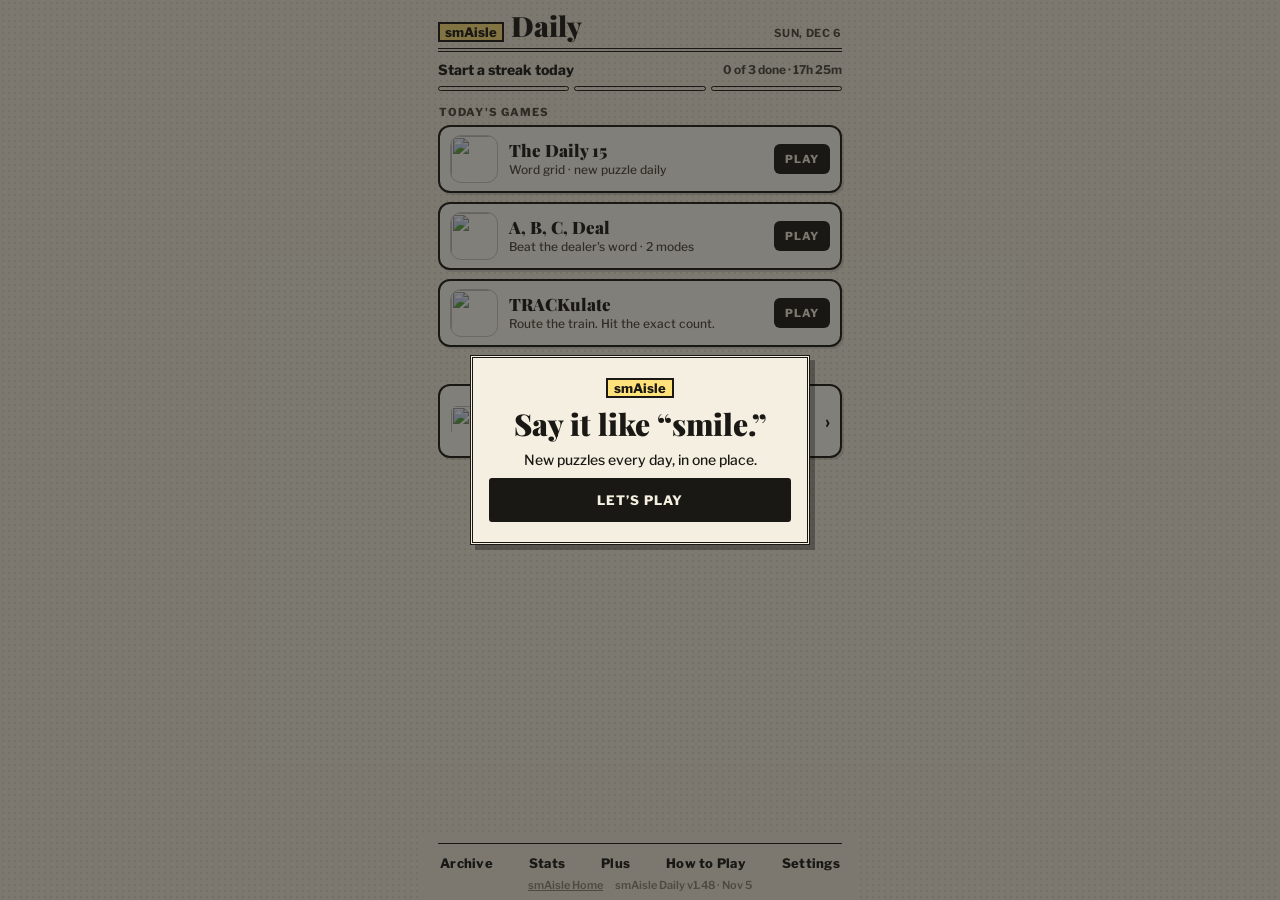
==== daily/index.html @ 9e12dc44 "Hub v1.48: Plus category buttons also highlight their games Co-Authored-By: Claude Opus 5.5 <noreply" ====
<!DOCTYPE html><html lang="en"><head><meta charset="utf-8">
<script>/* smAisle look: Dark mode Off (default) / On / Match phone, shared by every smAisle game on this site. Set before drawing, so no flash. */
(function(){var q=matchMedia('(prefers-color-scheme: dark)');function pick(){var m='off';try{m=localStorage.getItem('smaisle-dark')||'off'}catch(e){}return m}
window.smMode=function(set){if(set){try{localStorage.setItem('smaisle-dark',set)}catch(e){}}var m=pick(),navy=m==='on'||(m==='auto'&&q.matches),h=document.documentElement;
if(navy)h.setAttribute('data-mode','navy');else h.removeAttribute('data-mode');var t=document.querySelector('meta[name=theme-color]');if(t)t.content=navy?'#121b2e':'#f4efe1';
try{webkit.messageHandlers.dg.postMessage({cmd:'mode',navy:navy})}catch(e){}return m};
smMode();q.addEventListener&&q.addEventListener('change',function(){smMode()});addEventListener('storage',function(e){if(e.key==='smaisle-dark')smMode()})})();</script>
<script src="https://smaisle.app/gate.js" data-game="daily" data-any="daily15,abcdeal,gramble" data-name="smAisle Daily"></script>
<meta name="viewport" content="width=device-width,initial-scale=1,maximum-scale=1,user-scalable=no,viewport-fit=cover">
<title>smAisle Daily</title>
<meta name="robots" content="noindex">
<meta name="description" content="Today's daily games from smAisle: The Daily 15, A, B, C, Deal and Gramble.">
<meta name="theme-color" content="#f4efe1">
<meta name="apple-mobile-web-app-capable" content="yes">
<meta name="apple-mobile-web-app-title" content="smAisle Daily">
<link rel="apple-touch-icon" href="icon-180.png">
<link rel="icon" href="icon-192.png">
<link rel="manifest" href="manifest.json">
<link href="https://fonts.googleapis.com/css2?family=Playfair+Display:wght@900&family=Libre+Franklin:wght@500;600;700;800&display=swap" rel="stylesheet">
<style>
:root{--paper:#f4efe1;--paper2:#ebe4d0;--ink:#1a1814;--ink2:#4a453b;--fade:#8c8574;--card:#fffdf6;--hi:#ffe27a;--hi-ink:#1a1814;--ok:#2e7d32;
  --dot:#e3dcc7;--btn:#1a1814;--btn-ink:#f4efe1;--shadow:rgba(0,0,0,.12);--star:#c99a00}
/* Navy dark mode: the shared smAisle look standard (Dark mode Off / On / Match phone, saved as smaisle-dark). */
html[data-mode=navy]{--paper:#121b2e;--paper2:#0d1424;--ink:#efe6cc;--ink2:#c9b98f;--fade:#8792ab;--card:#1c2a44;--hi:#ffe27a;--hi-ink:#121b2e;--ok:#7bc47f;
  --dot:rgba(255,255,255,.06);--btn:#c9a961;--btn-ink:#121b2e;--shadow:#05080f;--star:#c9a961;color-scheme:dark}
*{box-sizing:border-box;margin:0;padding:0;-webkit-tap-highlight-color:transparent}
html,body{touch-action:manipulation;background:var(--paper);background-image:radial-gradient(var(--dot) 1px,transparent 1px);background-size:6px 6px;color:var(--ink);font-family:'Libre Franklin',sans-serif;min-height:100%;-webkit-text-size-adjust:100%}
button,a{font:inherit;color:inherit;background:none;border:0;cursor:pointer;touch-action:manipulation;text-decoration:none}
.wrap{max-width:440px;min-height:100vh;min-height:100dvh;margin:0 auto;padding:calc(12px + env(safe-area-inset-top)) 18px 0;display:flex;flex-direction:column}
.home{font:600 11px 'Libre Franklin';color:var(--fade);text-decoration:underline}
.bar{display:flex;align-items:baseline;justify-content:space-between;border-bottom:4px double var(--ink);padding-bottom:6px}
.logo{display:flex;align-items:baseline;gap:7px}
.logo .sm{font:800 13px 'Libre Franklin';background:var(--hi);border:2px solid var(--ink);padding:0 5px}
.logo .d{font:900 28px/1 'Playfair Display'}
.date{font:700 11px 'Libre Franklin';letter-spacing:.06em;color:var(--ink2);text-transform:uppercase}
.today{display:flex;justify-content:space-between;align-items:center;gap:10px;padding:9px 0 8px}
.today b{font:800 14px 'Libre Franklin';white-space:nowrap}
.today span{font:700 12px 'Libre Franklin';color:var(--ink2);white-space:nowrap}
.prog{display:flex;gap:5px}.prog span{flex:1;height:5px;border-radius:3px;border:1px solid var(--ink);transition:background .3s}.prog span.on{background:var(--hi)}
.saved{font:600 11.5px 'Libre Franklin';color:var(--ink2);margin-top:7px}
.lbl{font:800 11px 'Libre Franklin';letter-spacing:.1em;color:var(--ink2);margin:14px 1px 6px}
.sec{font:800 11px 'Libre Franklin';letter-spacing:.12em;color:var(--ink2);margin:16px 2px 8px;display:flex;align-items:center;gap:8px}.sec:after{content:"";flex:1;border-top:1.5px solid var(--ink2)}
.r{width:100%;text-align:left;display:flex;align-items:center;gap:11px;background:var(--card);border:2px solid var(--ink);border-radius:12px;padding:8px 10px;margin-bottom:9px;box-shadow:2px 2px 0 var(--shadow)}
.r:active{transform:translate(1px,1px);box-shadow:1px 1px 0 var(--shadow)}
.r img,.r .phi{width:48px;height:48px;border-radius:11px;border:1px solid rgba(0,0,0,.2);flex:none}
.r .tx{flex:1;min-width:0}.r .n{font:900 17px/1.1 'Playfair Display'}.r .s{font:500 12px 'Libre Franklin';color:var(--ink2);margin-top:2px}
.r .b{font:800 11px 'Libre Franklin';letter-spacing:.06em;background:var(--ink);color:var(--card);padding:8px 11px;border-radius:6px;white-space:nowrap}
.r .b.done{background:none;color:var(--ok);border:2px solid var(--ok);padding:6px 9px}
.r .b.go{background:var(--hi);color:var(--ink);border:2px solid var(--ink);padding:6px 9px}
.grid{display:grid;grid-template-columns:repeat(4,1fr);gap:18px 0;justify-items:center;margin-top:4px}
.app{width:78px;display:flex;flex-direction:column;align-items:center;gap:6px}
.app:active .ico{transform:scale(.94)}
.ico{width:62px;height:62px;border-radius:15px;box-shadow:0 2px 6px rgba(0,0,0,.18);border:1px solid rgba(0,0,0,.15);background:var(--card);display:flex;align-items:center;justify-content:center;font:900 30px 'Playfair Display';transition:transform .1s;position:relative}
.ico .in{width:100%;height:100%;border-radius:15px;overflow:hidden;display:flex;align-items:center;justify-content:center}
.ico img{width:100%;height:100%;display:block}
.nm{font:600 11px/1.15 'Libre Franklin';text-align:center}
.soon .ico{border:2px dashed var(--fade);background:transparent;box-shadow:none}.soon .nm{color:var(--fade)}
.phi{display:flex;align-items:center;justify-content:center;font:900 26px 'Playfair Display'}
.pause{width:44px;border-top:1.5px solid var(--ink2);margin:14px auto 13px}
.pc{width:100%;display:flex;align-items:center;gap:9px;margin-bottom:9px;background:var(--card);color:var(--ink);border:2px solid var(--ink);border-radius:12px;padding:8px 10px;text-align:left;box-shadow:2px 2px 0 var(--shadow)}
.pc:active{transform:translate(1px,1px);box-shadow:1px 1px 0 var(--shadow)}
.pc .mini{display:flex;flex:none}.pc .mini img{width:32px;height:32px;border-radius:7px;border:1.5px solid var(--card);margin-left:-12px}.pc .mini img:first-child{margin-left:0}
.pc .tx{flex:1;min-width:0}.pc .n{font:900 17px/1.1 'Playfair Display'}.pc .s{font:500 12px/1.25 'Libre Franklin';color:var(--ink2);margin-top:2px}.pc .arr{flex:none;font:800 18px 'Libre Franklin'}
.bottom{position:sticky;bottom:0;z-index:5;margin:auto -18px 0;padding:10px 18px calc(6px + env(safe-area-inset-bottom));background:var(--paper)}
.links{display:flex;justify-content:space-between;border-top:1.5px solid var(--ink)}
.links button{font:800 13px 'Libre Franklin';letter-spacing:.02em;padding:11px 2px 7px;white-space:nowrap}
.foot{display:flex;justify-content:center;align-items:baseline;gap:12px;min-height:16px}
.foot .ver{margin:0}
.ver{text-align:center;font:600 11px 'Libre Franklin';color:var(--fade);margin-top:18px}
/* sheet */
.scrim{position:fixed;inset:0;z-index:11;background:rgba(26,24,20,.45);opacity:0;pointer-events:none;transition:opacity .2s}
.scrim.on{opacity:1;pointer-events:auto}
#hello{position:fixed;inset:0;z-index:60;background:rgba(26,24,20,.55);display:flex;align-items:center;justify-content:center;padding:22px}#hello[hidden]{display:none}.hc{width:100%;max-width:340px;background:var(--paper);color:var(--ink);border:3px double var(--ink);box-shadow:5px 5px 0 rgba(0,0,0,.3);padding:20px 16px;text-align:center;display:grid;gap:10px;justify-items:center}.hc .tg{font:800 13px 'Libre Franklin';background:#ffe27a;color:#1a1814;border:2px solid #1a1814;padding:0 6px}.hc h2{font:900 30px/1.1 'Playfair Display';margin:0}.hc p{margin:0;font:500 14px 'Libre Franklin'}.hc button{width:100%;padding:12px;border:2px solid #1a1814;border-radius:3px;background:#1a1814;color:#f4efe1;font:800 13px 'Libre Franklin';letter-spacing:.08em;text-transform:uppercase}html[data-mode=navy] .hc button{background:#c9a961;color:#121b2e;border-color:#c9a961}.sheet{position:fixed;left:50%;bottom:0;transform:translate(-50%,105%);width:min(460px,100%);max-height:86vh;overflow:auto;background:var(--paper);border:2px solid var(--ink);border-bottom:0;border-radius:22px 22px 0 0;padding:10px 20px calc(28px + env(safe-area-inset-bottom));transition:transform .25s ease;z-index:12}
.sheet.on{transform:translate(-50%,0)}
.grab{width:40px;height:5px;border-radius:3px;background:var(--fade);margin:0 auto 12px;opacity:.6;cursor:pointer;box-sizing:content-box;padding:8px 30px;background-clip:content-box;margin-top:-8px}
.sh-head{display:flex;gap:14px;align-items:center}
.sh-head .pic{width:72px;height:72px;border-radius:17px;overflow:hidden;border:1px solid rgba(0,0,0,.2);flex:none}
.sh-head .pic img,.sh-head .pic .phi{width:100%;height:100%;border:0;border-radius:0}
.sh-head h2{font:900 26px/1.05 'Playfair Display'}
.sh-head .tag{font:700 11px 'Libre Franklin';letter-spacing:.08em;color:var(--ink2);margin-top:4px;text-transform:uppercase}
.sheet h2.t{font:900 26px 'Playfair Display'}
.sheet p{font:500 14.5px/1.5 'Libre Franklin';color:var(--ink2);margin-top:12px}
.sheet h3{font:800 12px 'Libre Franklin';letter-spacing:.1em;margin-top:18px;color:var(--ink2)}
.big-btn{display:block;width:100%;text-align:center;font:800 15px 'Libre Franklin';letter-spacing:.06em;background:var(--ink);color:var(--card);padding:15px;border-radius:8px;margin-top:16px}
.big-btn.o{background:none;color:var(--ink);border:2px solid var(--ink);margin-top:10px}
.big-btn.off{background:none;color:var(--fade);border:2px dashed var(--fade);cursor:default}
.small{font:500 12px/1.4 'Libre Franklin';color:var(--fade);margin-top:10px;text-align:center}
.stats{display:grid;grid-template-columns:repeat(3,1fr);border-top:1.5px solid var(--ink);border-bottom:1.5px solid var(--ink);margin-top:14px}
.stats div{text-align:center;padding:10px 0}.stats div+div{border-left:1px solid var(--fade)}
.stats b{display:block;font:900 26px 'Playfair Display'}.stats span{font:700 10.5px 'Libre Franklin';letter-spacing:.06em;color:var(--ink2)}
.list{margin-top:10px}.list .li{display:flex;justify-content:space-between;align-items:center;gap:10px;padding:11px 2px;border-bottom:1px solid var(--paper2);font:600 14px 'Libre Franklin'}
.list .li em{font-style:normal;color:var(--fade);font-weight:500;font-size:13px;text-align:right}
.dots{display:flex;gap:5px}.dots i{width:22px;height:22px;border-radius:6px;overflow:hidden;opacity:.22;filter:grayscale(1)}.dots i.on{opacity:1;filter:none}.dots img{width:100%;height:100%;display:block}
.plan{display:block;width:100%;text-align:left;margin-top:10px;background:var(--card);color:var(--ink);border:2px solid var(--ink);border-radius:10px;padding:12px 14px;box-shadow:2px 2px 0 var(--shadow)}
.plan b{display:block;font:900 18px 'Playfair Display'}.plan span{display:block;font:600 13.5px/1.35 'Libre Franklin';color:var(--ink2);margin-top:3px}.plan.best{background:var(--hi);color:var(--hi-ink)}.plan.best span{color:var(--hi-ink)}
.fm{display:inline-block;font:800 11px 'Libre Franklin';letter-spacing:.08em;background:var(--hi);color:var(--hi-ink);border:2px solid var(--ink);border-radius:4px;padding:3px 7px;margin-bottom:6px}
.pmsg{font:700 14px 'Libre Franklin';text-align:center;margin-top:12px}.legal{font:500 11.5px/1.45 'Libre Franklin';color:var(--fade);margin-top:12px;text-align:center}.legal a{color:var(--fade)}
.linkbtn{background:none;border:0;color:var(--ink2);font:700 13px 'Libre Franklin';text-decoration:underline;margin:12px auto 0;display:block}
.plus li{list-style:none;padding:8px 0;font:600 14.5px 'Libre Franklin';border-bottom:1px solid var(--paper2)}
.plus li:before{content:"★ ";color:var(--star)}
.as{position:absolute;bottom:-7px;left:50%;transform:translateX(-50%);background:#0a84ff;color:#fff;font:800 8.5px 'Libre Franklin';letter-spacing:.04em;padding:2px 5px;border-radius:6px;white-space:nowrap;border:1.5px solid var(--paper)}
.store-btn{background:#0a84ff;color:#fff}
.shelf{position:fixed;inset:0;z-index:9;background:var(--paper);background-image:radial-gradient(var(--dot) 1px,transparent 1px);background-size:6px 6px;color:var(--ink);overflow:auto;padding:calc(14px + env(safe-area-inset-top)) 18px 40px;transform:translateY(100%);transition:transform .3s ease;visibility:hidden}
.shelf.on{transform:none;visibility:visible}
.shelf>*{max-width:440px;margin-left:auto;margin-right:auto}
.shelf-h{margin-top:10px;border-top:4px double var(--ink);border-bottom:4px double var(--ink);padding:8px 0 6px;text-align:center}
.shelf-h b{display:block;font:900 38px/1.05 'Playfair Display';letter-spacing:-.01em}
.shelf-h span{display:block;font:700 13px 'Libre Franklin';color:var(--ink2);margin-top:4px}
.shelf .as{border-color:var(--paper)}
.shelf .sec{margin-top:22px;margin-bottom:12px}
.shelf .grid{margin-top:0}
.shelf .ico{border:2px solid var(--ink);box-shadow:2px 2px 0 var(--shadow)}
.shelf .ver{margin-top:34px}
.back{color:var(--hi-ink);font:800 13px 'Libre Franklin';padding:7px 14px;background:var(--hi);border:2px solid var(--ink);border-radius:8px}
.r .b:not(.done):not(.go),.big-btn:not(.o):not(.off):not(.store-btn){background:var(--btn);color:var(--btn-ink)}
.logo .sm,.r .b.go{color:var(--hi-ink)}
.mode{display:flex;border:2px solid var(--ink);border-radius:8px;overflow:hidden;margin-top:8px}
.mode button{flex:1;padding:10px 4px;font:800 12px 'Libre Franklin';letter-spacing:.06em;text-transform:uppercase;color:var(--ink);background:var(--card)}
.mode button+button{border-left:2px solid var(--ink)}.mode button.on{background:var(--btn);color:var(--btn-ink)}
.pint{font:500 14px/1.45 'Libre Franklin';color:var(--ink2);margin:16px auto 12px;text-align:center}
.pjump{position:sticky;top:calc(env(safe-area-inset-top) - 14px);z-index:3;display:flex;gap:7px;padding:8px 0;margin-bottom:4px;background:var(--paper)}.pjump button{flex:1 1 0;min-height:42px;padding:0 6px;background:var(--card);color:var(--ink);border:2px solid var(--ink);border-radius:6px;box-shadow:2px 2px 0 var(--shadow);font:800 13px 'Libre Franklin';cursor:pointer}.pjump button.on{background:var(--ink);color:var(--paper)}
.pcat{margin-bottom:8px;transition:opacity .15s}.pcat.dim{opacity:.28}.pcat:last-child{min-height:calc(100vh - 80px)}.pcat h3{margin:10px 0 7px;font:800 12px 'Libre Franklin';letter-spacing:.1em;text-transform:uppercase;color:var(--ink2)}
#pshelf .r{text-decoration:none;color:var(--ink)}#pshelf .r .b.pv{background:none;color:var(--ink);border:2px solid var(--ink);padding:6px 9px}
</style></head><body>
<div class="wrap">
 <div class="bar"><div class="logo"><span class="sm">smAisle</span><span class="d">Daily</span></div><span class="date" id="date"></span></div>
 <div class="today"><b id="streak"></b><span><span id="played"></span> · <span id="next"></span></span></div>
 <div class="prog" id="prog"></div>
 <div class="saved" id="saved" hidden></div>
 <div class="lbl">TODAY'S GAMES</div>
 <div id="daily"></div>
 <div class="pause"></div>
 <button class="pc" id="openPlus"><div class="mini" id="pmini"></div><div class="tx"><div class="n" id="pname"></div><div class="s" id="psub"></div></div><span class="arr">›</span></button>
 <button class="pc" id="openShelf" style="display:none"><div class="mini" id="mini"></div><div class="tx"><div class="n">More games</div><div class="s">Arcade, puzzle and strategy games</div></div><span class="arr">›</span></button>
 <div class="bottom">
  <nav class="links"><button data-sheet="archive">Archive</button><button data-sheet="stats">Stats</button><button data-sheet="plus">Plus</button><button data-sheet="help">How to Play</button><button data-sheet="settings">Settings</button></nav>
  <div class="foot"><a class="home" href="https://smaisle.app/">smAisle Home</a><div class="ver" id="ver"></div></div>
 </div>
</div>
<div class="shelf" id="pshelf"><div><button id="closePlus" class="back">‹ smAisle Daily</button></div>
 <div class="shelf-h"><b>Plus Games</b><span>with smAisle Daily Plus</span></div>
 <p class="pint" id="pint"></p>
 <div class="pjump" id="pjump"><button data-c="word">Word</button><button data-c="num">Numbers</button><button data-c="brain">Memory</button></div>
 <div id="plist"></div>
 <button class="big-btn" id="getPlus" style="background:var(--hi);color:var(--hi-ink);border:2px solid var(--ink)">GET SMAISLE DAILY PLUS</button>
 <div class="small" id="pfoot">Plus also unlocks the full Archive and extras in every daily game.</div>
</div>
<div class="shelf" id="shelf"><div><button id="closeShelf" class="back">‹ smAisle Daily</button></div>
 <div class="shelf-h"><b>More Games</b><span>by smAisle</span></div>
 <div id="more"></div>
 <div class="ver" id="ver2"></div>
</div>
<div class="scrim" id="scrim"></div>
<div id="hello" hidden><div class="hc"><span class="tg">smAisle</span><h2>Say it like &ldquo;smile.&rdquo;</h2><p>New puzzles every day, in one place.</p><button id="helloGo">Let&rsquo;s play</button></div></div>
<div class="sheet" id="sheet"><div class="grab"></div><div id="sheetBody"></div></div>
<script src="games.js?v=1.48"></script>
<script>
const VERSION='1.48',VDATE='Nov 5',VER=`smAisle Daily v${VERSION} · ${VDATE}`;
const $=id=>document.getElementById(id);
const SM=window.SMAISLE,GAMES=SM.games,DAILY=GAMES.filter(g=>g.daily&&!g.plus),PLUSG=GAMES.filter(g=>g.plus).sort((a,b)=>a.name.localeCompare(b.name)),N=DAILY.length;
// On smaisle.app (or smaisle.github.io) games open in this tab (and share its storage). Anywhere else (the Claude link) they open in a new tab.
const SITE=/github\.io$|smaisle\.app$/.test(location.hostname);
const TGT=SITE?'':' target="_blank" rel="noopener"';
const store={get(k,d){try{const v=localStorage.getItem(k);return v==null?d:v}catch(e){return d}},set(k,v){try{localStorage.setItem(k,v)}catch(e){}},
  json(k,d){try{const v=localStorage.getItem(k);return v?JSON.parse(v):d}catch(e){return d}},put(k,v){try{localStorage.setItem(k,JSON.stringify(v))}catch(e){}}};
const esc=t=>String(t??'').replace(/[&<>"]/g,c=>({'&':'&amp;','<':'&lt;','>':'&gt;','"':'&quot;'}[c]));
const dayAt=off=>{const d=new Date();d.setDate(d.getDate()-off);return SM.dayKey(d)};
const fmtDay=k=>{const [y,m,d]=k.split('-').map(Number);return new Date(y,m-1,d).toLocaleDateString('en-US',{weekday:'short',month:'short',day:'numeric'})};

/* ---------- History: which daily games were finished each day ---------- */
// The games keep their own results; the hub also remembers what it has seen in smd_hist so stats survive the games trimming theirs.
function doneOn(day){const h=store.json('smd_hist',{}),seen=h[day]||[];return DAILY.filter(g=>seen.indexOf(g.id)>=0||SM.isDone(g.id,day)).map(g=>g.id)}
function remember(){const h=store.json('smd_hist',{});for(let i=0;i<60;i++){const d=dayAt(i),l=doneOn(d);if(l.length)h[d]=l}
  const k=Object.keys(h).sort();while(k.length>400)delete h[k.shift()];store.put('smd_hist',h);return h}
/* ---------- Plus perks ---------- */
// Plus member: the app tells the hub (DG_APP.plus). On the website Plus is unlocked for everyone for now, so its perks apply there too.
const member=()=>!window.SMD_APP||!!(window.DG_APP&&DG_APP.plus);
// Founding Member: the app sets DG_APP.founding when the subscription's original purchase was before Feb 1, 2027 (ET).
// Website visitors aren't members, so no badge there.
const founder=()=>!!(window.SMD_APP&&window.DG_APP&&DG_APP.plus&&DG_APP.founding);
function streaks(h){
  // Streak protection (Plus): one missed day is forgiven, at most once every 7 days. Forgiven days keep the streak alive but don't add to it.
  // Today never breaks the streak: it's still in progress.
  const protect=member(),days=Object.keys(h).sort(),saved=[];
  const key=t=>SM.dayKey(new Date(t)),D=k=>{const [y,m,d]=k.split('-').map(Number);return new Date(y,m-1,d).getTime()};
  let cur=0,best=0,last=null;
  if(days.length){const today=dayAt(0);
    for(let t=D(days[0]);key(t)<=today;t=new Date(new Date(t).setDate(new Date(t).getDate()+1)).getTime()){const k=key(t);
      if(h[k]){cur++}
      else if(k===today){}
      else if(protect&&cur>0&&(last==null||Math.round((t-last)/864e5)>=7)){last=t;saved.push(k)}
      else{cur=0;saved.length=0}
      best=Math.max(best,cur)}}
  return {cur,best,total:days.length,saved};  // saved: forgiven days in the current streak
}

/* ---------- Main screen ---------- */
function pic(g,cls){return g.icon?`<img src="${g.icon}" alt=""${cls?` class="${cls}"`:''}>`:`<div class="phi ${cls||''}" style="background:${g.ph[0]};color:${g.ph[1]}">${g.ph[2]}</div>`}
function tile(g){return `<button class="app" data-g="${g.id}"><div class="ico" style="${g.icon?'':`background:${g.ph[0]};color:${g.ph[1]}`}"><div class="in">${g.icon?`<img src="${g.icon}" alt="">`:g.ph[2]}</div></div><div class="nm">${esc(g.name).replace(' ','<br>')}</div></button>`}
let H={};
function render(){
  H=remember();const today=dayAt(0),done=H[today]||[],n=done.length,st=streaks(H);
  $('date').textContent=new Date().toLocaleDateString('en-US',{weekday:'short',month:'short',day:'numeric'});
  $('streak').textContent=st.cur?`🔥 ${st.cur}-day streak`:'Start a streak today';
  // The day Plus forgave is always a missed day, so the player first sees the save the next day. It shows on that day only.
  const sv=st.cur&&st.saved.indexOf(dayAt(1))>=0;$('saved').hidden=!sv;if(sv)$('saved').textContent='🛡 Plus saved your streak';
  $('prog').innerHTML=DAILY.map((g,i)=>`<span class="${i<n?'on':''}"></span>`).join('');
  $('played').textContent=`${n} of ${N} done`;
  $('daily').innerHTML=DAILY.map(g=>{const d=done.indexOf(g.id)>=0,s=!d&&SM.isStarted(g.id,today);
    return `<button class="r" data-g="${g.id}">${pic(g)}<div class="tx"><div class="n">${esc(g.name)}</div><div class="s">${esc(g.sub)}</div></div><span class="b ${d?'done':s?'go':''}">${d?'✓ DONE':s?'KEEP GOING':'PLAY'}</span></button>`}).join('');
  const owned=member();  // the website plays the Plus games in full for now; the app gates them
  $('pmini').innerHTML=PLUSG.map(g=>`<img src="${g.icon}" alt="">`).join('');
  // A real Plus member (app only: website visitors aren't members) sees their games; everyone else sees the invitation.
  const isPlus=!!(window.SMD_APP&&window.DG_APP&&DG_APP.plus),cnt=['Zero','One','Two','Three','Four','Five','Six','Seven','Eight'][PLUSG.length]||PLUSG.length;
  $('pname').textContent=isPlus?'Your Plus games':'There’s more in smAisle';
  $('psub').textContent=isPlus?PLUSG.map(g=>g.name).join(', '):'Lots more games with Plus';
  $('pint').textContent=!window.SMD_APP?'More daily games, free to play in full on the website for now.':owned?'Your daily Plus games. Thanks for getting Plus!':'More daily games for Plus members. Everyone can play a free preview of each one.';
  const prow=g=>{const d=done.indexOf(g.id)>=0;return `<a class="r" href="${g.url}${owned?'':'?preview=1'}" data-tap="${g.id}${owned?'':'-pv'}">${pic(g)}<div class="tx"><div class="n">${esc(g.name)}</div><div class="s">${esc(g.sub)}</div></div><span class="b ${owned?(d?'done':''):'pv'}">${owned?(d?'✓ DONE':'PLAY'):'PREVIEW'}</span></a>`};
  $('plist').innerHTML=[['word','Word'],['num','Numbers'],['brain','Memory']].map(([c,t])=>`<section class="pcat" id="pc-${c}"><h3>${t}</h3>${PLUSG.filter(g=>g.cat===c).map(prow).join('')}</section>`).join('');
  $('getPlus').style.display=$('pfoot').style.display=owned?'none':'';
  $('mini').innerHTML=GAMES.filter(g=>!g.daily).slice(0,4).map(g=>`<img src="${g.icon}" alt="">`).join('');
  const store=GAMES.filter(g=>!g.daily&&g.store),web=GAMES.filter(g=>!g.daily&&!g.store);
  $('more').innerHTML=`<div class="sec">ON THE APP STORE</div><div class="grid">${store.map(tile).join('')}</div>`
    +`<div class="sec">PLAY ON THE WEB</div><div class="grid">${web.map(tile).join('')}<div class="app soon"><div class="ico"></div><div class="nm">Coming<br>soon</div></div></div>`;
  $('ver').textContent=$('ver2').textContent=VER;
}
function tick(){const now=new Date(),mid=new Date(now);mid.setHours(24,0,0,0);const m=Math.max(0,Math.ceil((mid-now)/60000));$('next').textContent=`${Math.floor(m/60)}h ${m%60}m`;
  if(dayAt(0)!==lastDay){lastDay=dayAt(0);render()}}
let lastDay=dayAt(0);

/* ---------- Sheets ---------- */
const sheet=$('sheet'),scrim=$('scrim'),body=$('sheetBody');
function open(html){body.innerHTML=html;sheet.scrollTop=0;sheet.classList.add('on');scrim.classList.add('on')}
function close(){sheet.classList.remove('on');scrim.classList.remove('on')}
scrim.onclick=close;
// Swipe the sheet down to close it (from the handle, or anywhere when it's scrolled to the top).
let dragY=null,dragD=0;
sheet.addEventListener('touchstart',e=>{if(e.touches.length!==1)return;if(sheet.scrollTop>0&&!e.target.closest('.grab'))return;dragY=e.touches[0].clientY;dragD=0;sheet.style.transition='none'},{passive:true});
sheet.addEventListener('touchmove',e=>{if(dragY==null)return;dragD=Math.max(0,e.touches[0].clientY-dragY);if(dragD>0){sheet.style.transform=`translate(-50%,${dragD}px)`;e.preventDefault()}},{passive:false});
sheet.addEventListener('touchend',()=>{if(dragY==null)return;sheet.style.transition='';sheet.style.transform='';if(dragD>70)close();dragY=null;dragD=0});
document.querySelector('.grab').onclick=close;
// A game with fullUrl (Straight Down) opens its full version from the hub, carrying this device's invite code.
function inviteCode(){try{const m=JSON.parse(localStorage.getItem('smaisle_codes')||'{}')||{};return localStorage.getItem('smaisle_code')||m.daily15||m.abcdeal||m.gramble||m.all||Object.values(m)[0]||''}catch(e){return ''}}
function gameUrl(g){if(!g.fullUrl||!SITE)return g.url;const c=inviteCode();return g.fullUrl+(c?'?code='+encodeURIComponent(c):'')}
function openGame(id){const g=SM.game(id),d=g.daily&&(H[dayAt(0)]||[]).indexOf(id)>=0;
  let btns;
  if(g.store)btns=(g.appStore?`<a class="big-btn store-btn" href="${g.appStore}" data-tap="${g.id}-app"${TGT}>GET THE FREE APP</a>`:`<div class="big-btn off">APP STORE: COMING SOON</div>`)+`<a class="big-btn o" href="${gameUrl(g)}" data-tap="${g.id}"${TGT}>PLAY ON THE WEB</a>`;
  else btns=`<a class="big-btn" href="${g.url}" data-tap="${g.id}"${TGT}>${g.daily?(d?'PLAY AGAIN':"PLAY TODAY'S GAME"):'PLAY ON THE WEB'}</a>`;
  open(`<div class="sh-head"><div class="pic">${pic(g)}</div><div><h2>${esc(g.name)}</h2><div class="tag">${esc(g.tag)}${g.daily?'':g.store?' · App Store':' · Play on the web'}</div></div></div>
  <p>${esc(g.desc)}</p>${btns}
  ${g.daily&&d?'<div class="small">✓ You finished today\'s game.</div>':''}
  ${g.daily&&!SITE?'<div class="small">Games open in a new tab here. On smaisle.app/daily your Done checks and streak fill in by themselves.</div>':''}`);
}
// smAisle Daily Plus. In the app it's a subscription (monthly or yearly) sold by the App Store; the app sends the
// plans and prices with dgNative('store',{plus,plan,plans,msg}). Founding Member intro prices run through Jan 31; the
// App Store decides who still gets them. On the website the Plus games are free for now, so no prices show here.
let PLANS=[],PMSG='',PLAN='',PWAIT=true,PT=0;
// Founding Member line on the Plus screen for members: from the app's DG_APP.founding (original purchase before Feb 1, 2027).
const PERK=()=>`<ul class="plus" style="margin-top:10px"><li>${PLUSG.length} more daily games: ${PLUSG.map(g=>esc(g.name)).join(', ').replace(/, ([^,]*)$/,' and $1')}</li><li>Full Archive for every daily game</li><li>Fresh random games after today's</li><li>New daily games as they're added</li><li>First in line: early access to new games and stores, which may change as we fine-tune them</li><li>Bonus extras in each daily game</li></ul>`;
function planText(p){const per=p.plan==='yearly'?'year':'month';
  if(!p.introPrice)return `${p.price} a ${per}`;
  if(p.introMode==='upfront')return `${p.introPrice} for your first ${p.introPeriods>1?p.introPeriods+' '+per+'s':per}, then ${p.price} a ${per}`;
  return `${p.introPrice} a ${per} for ${p.introPeriods} ${per}s, then ${p.price} a ${per}`}
function plusSheet(){
  if(!window.SMD_APP)return `<h2 class="t">smAisle Daily Plus</h2><p>The Plus games are free to play in full on the website for now. Enjoy!</p>${PERK()}<div class="small">In the smAisle Daily iPhone app, Plus is a subscription.</div>`;
  const owned=!!(window.DG_APP&&DG_APP.plus),intro=PLANS.some(p=>p.introPrice);
  if(owned)return `<h2 class="t">smAisle Daily Plus</h2>${founder()?'<div class="fm">FOUNDING MEMBER</div>':''}<p>${founder()?"You're a Founding Member. ":''}Thanks for supporting smAisle! Plus is on.</p>${PERK()}${PMSG?`<div class="pmsg">${esc(PMSG)}</div>`:''}<button class="big-btn o" data-pcmd="manage">MANAGE SUBSCRIPTION</button>`;
  const btns=PLANS.length?PLANS.map(p=>`<button class="plan${p.plan==='yearly'?' best':''}" data-buy="${esc(p.id)}"><b>${p.plan==='yearly'?'Yearly':'Monthly'}</b><span>${esc(planText(p))}</span></button>`).join('')
    :PWAIT?'<div class="big-btn off">LOADING PRICES…</div>':'<div class="pmsg">Can\'t reach the App Store right now. Check your connection and try again.</div><button class="big-btn o" data-pcmd="retry">TRY AGAIN</button>';
  return `<h2 class="t">smAisle Daily Plus</h2>${intro?'<div class="fm">FOUNDING MEMBER PRICE · THROUGH JAN 31</div>':''}<p>${intro?'Join early and be a Founding Member. These prices are for new members who join by January 31.':'Support smAisle and get more every day.'}</p>${PERK()}${btns}${PMSG?`<div class="pmsg">${esc(PMSG)}</div>`:''}
  <button class="linkbtn" data-pcmd="restore">Restore Purchases</button>
  <div class="legal">Plus renews automatically at the regular price until you cancel. Cancel any time in Settings › your name › Subscriptions, at least 24 hours before it renews. Payment is charged to your Apple Account. <a href="https://www.apple.com/legal/internet-services/itunes/dev/stdeula/">Terms of Use</a> · <a href="https://smaisle.app/privacy.html">Privacy Policy</a></div>`}
function toNative(m){try{webkit.messageHandlers.dg.postMessage(m)}catch(e){}}
// Ask the app for the plans and prices. If none come back in 8 seconds (offline, App Store down), offer Try again.
function plusShown(){return sheet.classList.contains('on')&&body.querySelector('[data-pcmd]')}
function askPrices(){PWAIT=true;toNative({cmd:'ready'});clearTimeout(PT);PT=setTimeout(()=>{PWAIT=false;if(!PLANS.length&&plusShown())body.innerHTML=plusSheet()},8000)}
window.dgNative=(cmd,d)=>{if(cmd!=='store'||!window.DG_APP)return;d=d||{};DG_APP.plus=!!d.plus;PLANS=d.plans||PLANS;PLAN=d.plan||'';PMSG=d.msg||'';
  render();if(sheet.classList.contains('on')&&body.querySelector('[data-pcmd]'))body.innerHTML=plusSheet()};
document.addEventListener('click',e=>{const b=e.target.closest('[data-buy]');if(b){PMSG='';toNative({cmd:'buy',id:b.dataset.buy});return}
  const c=e.target.closest('[data-pcmd]');if(c){PMSG='';if(c.dataset.pcmd==='retry'){askPrices();body.innerHTML=plusSheet();return}toNative({cmd:c.dataset.pcmd})}});
if(window.SMD_APP)askPrices();
const SHEETS={
  archive:()=>{let rows='';for(let i=1;i<=14;i++){const d=dayAt(i),l=H[d]||[];
      rows+=`<div class="li">${fmtDay(d)}<span class="dots">${DAILY.map(g=>`<i class="${l.indexOf(g.id)>=0?'on':''}" title="${esc(g.name)}"><img src="${g.icon}" alt=""></i>`).join('')}</span></div>`}
    return `<h2 class="t">Archive</h2><p>Which daily games you finished on each day. To play an earlier day, open the game and tap Archive in its menu.${DAILY.some(g=>!g.archive)?' '+DAILY.filter(g=>!g.archive).map(g=>esc(g.name)).join(' and ')+' has no Archive yet.':''}</p>
    <div class="list">${rows}</div><h3>OPEN A GAME'S ARCHIVE</h3>${DAILY.filter(g=>g.archive).map(g=>`<a class="big-btn o" href="${g.url}" data-tap="${g.id}-arch"${TGT}>${esc(g.name)}</a>`).join('')}`},
  stats:()=>{const st=streaks(H),days=Object.keys(H),per=id=>days.filter(d=>H[d].indexOf(id)>=0).length,all=days.filter(d=>H[d].length>=N).length;
    return `<h2 class="t">Stats</h2>${founder()?'<div class="fm">★ FOUNDING MEMBER</div>':''}<p>One streak across all your daily games. A day counts when you finish at least one of them.${member()?' With Plus, one missed day a week won\'t break your streak.':''}</p>
    <div class="stats"><div><b>${st.cur}</b><span>STREAK</span></div><div><b>${st.best}</b><span>BEST STREAK</span></div><div><b>${st.total}</b><span>DAYS PLAYED</span></div></div>
    <h3>BY GAME</h3><div class="list">${DAILY.map(g=>`<div class="li">${esc(g.name)}<em>${per(g.id)} ${per(g.id)===1?'day':'days'} finished</em></div>`).join('')}<div class="li">All ${N} in one day<em>${all} ${all===1?'day':'days'}</em></div></div>
    <div class="small">Each game has its own detailed stats in its menu. Counted on this device only.</div>`},
  plus:()=>{if(window.SMD_APP&&!PLANS.length&&!PWAIT)askPrices();return plusSheet()},
  help:()=>`<h2 class="t">How to Play</h2><p><b>Today's Games</b> are the daily ones. Each has a new game every day at midnight, the same for everyone. Tap one to play it.</p><p><b>Done checks</b> fill in by themselves when you finish a game on this device.</p><p><b>Your streak</b> grows each day you finish at least one daily game. With Plus, one missed day a week won't break it. The bars at the top fill as you finish all ${N}. The time beside them counts down to the next games.</p><p><b>More games</b>, below Today's Games, are always-on games you can play any time.</p><p><b>Archive and Stats</b> at the bottom of the screen cover every daily game.</p><div class="small" style="margin-top:18px">${VER}</div>`,
  settings:()=>`<h2 class="t">Settings</h2><p>These apply to every daily game.</p><div style="font:800 14px 'Libre Franklin';margin-top:10px">Sound</div><div class="mode" id="sndRow">${[['on','On'],['off','Off']].map(([k,l])=>`<button data-snd="${k}" class="${(function(){try{return localStorage.getItem('smaisle-sound')||'on'}catch(e){return 'on'}})()===k?'on':''}">${l}</button>`).join('')}</div><div style="font:800 14px 'Libre Franklin';margin-top:10px">Dark mode</div><div class="mode" id="modeRow">${[['off','Off'],['on','On'],['auto','Match phone']].map(([k,l])=>`<button data-mode="${k}" class="${smMode()===k?'on':''}">${l}</button>`).join('')}</div><div class="small" style="text-align:left">On uses Navy. Match phone switches with your phone.</div><div class="small" style="margin-top:18px">${VER}</div>`
};
document.addEventListener('click',e=>{
  const sn=e.target.closest('#sndRow [data-snd]');if(sn){try{localStorage.setItem('smaisle-sound',sn.dataset.snd)}catch(_){}document.querySelectorAll('#sndRow button').forEach(x=>x.classList.toggle('on',x===sn));tap('sound-'+sn.dataset.snd);return}
  const md=e.target.closest('#modeRow [data-mode]');if(md){smMode(md.dataset.mode);document.querySelectorAll('#modeRow button').forEach(x=>x.classList.toggle('on',x===md));tap('mode-'+md.dataset.mode);return}
  const a=e.target.closest('[data-tap]');if(a){tap(a.dataset.tap);return}
  const g=e.target.closest('[data-g]');if(g)return openGame(g.dataset.g);
  if(e.target.closest('#openPlus'))return $('pshelf').classList.add('on');
  if(e.target.closest('#closePlus'))return $('pshelf').classList.remove('on');
  if(e.target.closest('#getPlus')){$('pshelf').classList.remove('on');return open(SHEETS.plus())}
  if(e.target.closest('#openShelf'))return $('shelf').classList.add('on');
  if(e.target.closest('#closeShelf'))return $('shelf').classList.remove('on');
  const s=e.target.closest('[data-sheet]');if(s)open(SHEETS[s.dataset.sheet]());
});
// Coming back to this tab from a game: refresh the Done checks.
// (Only when the page comes back from the browser's cache: on a fresh load, #plus has just opened the Plus screen.)
addEventListener('pageshow',e=>{if(e.persisted)close();render()});
document.addEventListener('visibilitychange',()=>{if(!document.hidden)render()});

/* ---------- No zoom on phones: no double-tap or pinch zoom ---------- */
let lastT=0;document.addEventListener('touchend',e=>{const n=Date.now();if(n-lastT<350&&!e.target.closest('a'))e.preventDefault();lastT=n},{passive:false});
['gesturestart','gesturechange'].forEach(t=>document.addEventListener(t,e=>e.preventDefault()));
document.addEventListener('touchmove',e=>{if(e.touches&&e.touches.length>1)e.preventDefault()},{passive:false});

/* ---------- Usage check-in (anonymous, website copy only) -> Firestore smd_devices ---------- */
const FB_KEY='AIzaSyAlbSCTpAiK-1tojkyWrY3QuJsSzILHSfs',FB_PROJ='aislerun-88e79';
function devId(){let id=store.get('smd-dev','');if(!id){id=Array.from(crypto.getRandomValues(new Uint8Array(12)),b=>'abcdefghijklmnopqrstuvwxyz0123456789'[b%36]).join('');store.set('smd-dev',id)}return id}
function trim(m){const k=Object.keys(m).sort();while(k.length>60)delete m[k.shift()];return m}
// kind: 'open', or a tap on a game ('d15', 'sb-app', 'abc-arch'...). Opens and daily games done are kept per day.
function checkIn(kind){
  const day=dayAt(0),u=store.json('smd-usage',{first:day,days:0,opens:0,taps:0,o:{},p:{},x:{}});
  if(u.o[day]==null){u.days++;u.o[day]=0}
  if(kind==='open'){u.opens++;u.o[day]++}else{u.taps++;u.x[kind]=(u.x[kind]||0)+1}
  u.p[day]=Math.max(u.p[day]||0,(H[day]||[]).length);trim(u.o);trim(u.p);
  store.put('smd-usage',u);
  if(!SITE)return;
  const I=n=>({integerValue:String(Math.round(n)||0)}),T=v=>({stringValue:String(v)}),M=m=>({mapValue:{fields:Object.fromEntries(Object.entries(m).map(([k,v])=>[k.replace(/[^A-Za-z0-9_-]/g,'_'),I(v)]))}});
  const st=streaks(H);
  const body={fields:{first:T(u.first),last:T(day),days:I(u.days),v:T(VERSION),opens:I(u.opens),taps:I(u.taps),streak:I(st.cur),best:I(st.best),played:I(st.total),
    desk:{booleanValue:innerWidth>=820},t:I(Date.now()),o:M(u.o),p:M(u.p),x:M(u.x)}};
  try{fetch(`https://firestore.googleapis.com/v1/projects/${FB_PROJ}/databases/(default)/documents/smd_devices/${devId()}?key=${FB_KEY}`,{method:'PATCH',headers:{'Content-Type':'application/json'},body:JSON.stringify(body),keepalive:true}).catch(()=>{})}catch(e){}
}
function tap(k){checkIn(k)}

if(!store.get('smd-hello','')&&!store.get('smaisle_done','')){$('hello').hidden=false;$('helloGo').onclick=()=>{$('hello').hidden=true;store.set('smd-hello','1')}}
render();tick();setInterval(tick,30000);checkIn('open');
// #plus (from a Plus game preview's "Get smAisle Daily Plus") opens the Plus screen.
function hashPlus(){if(location.hash==='#plus'){open(SHEETS.plus());history.replaceState(null,'',location.pathname+location.search)}}hashPlus();addEventListener('hashchange',hashPlus);
document.querySelectorAll('#pjump button').forEach(b=>{b.onclick=()=>{const off=b.classList.contains('on'),p=$('pshelf'),j=$('pjump'),s=$('pc-'+b.dataset.c);document.querySelectorAll('#pjump button').forEach(x=>x.classList.toggle('on',x===b&&!off));document.querySelectorAll('.pcat').forEach(c=>c.classList.toggle('dim',!off&&c!==s));p.scrollTop=off?0:s.getBoundingClientRect().top-p.getBoundingClientRect().top+p.scrollTop-j.offsetHeight-6}});
</script></body></html>
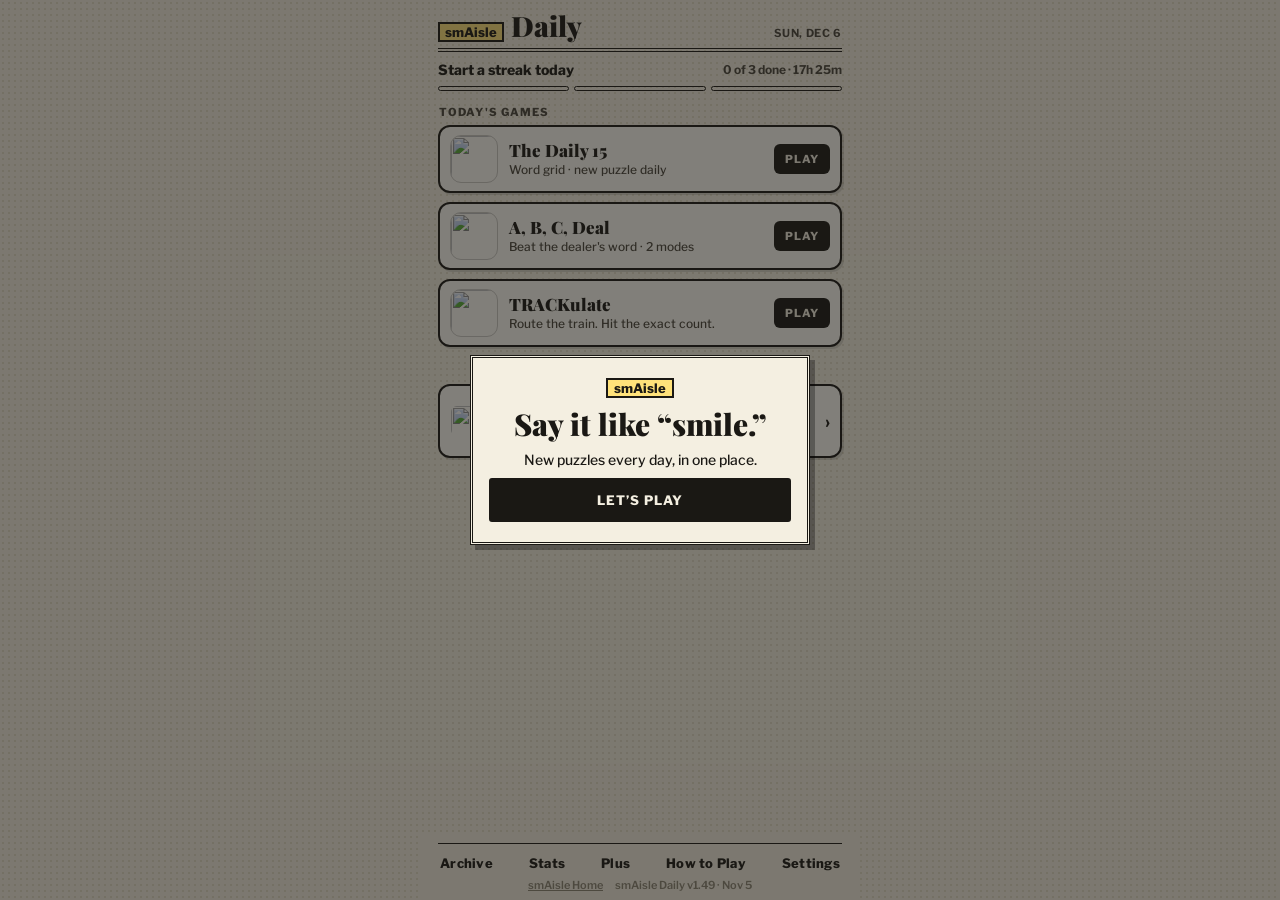
==== commit 8b84b011: "Hub v1.49: Plus page stops at the end of its content Co-Authored-By: Claude Opus 5.5 <noreply@anthro" ====
--- a/daily/index.html
+++ b/daily/index.html
@@ -119,7 +119,7 @@
 .mode button+button{border-left:2px solid var(--ink)}.mode button.on{background:var(--btn);color:var(--btn-ink)}
 .pint{font:500 14px/1.45 'Libre Franklin';color:var(--ink2);margin:16px auto 12px;text-align:center}
 .pjump{position:sticky;top:calc(env(safe-area-inset-top) - 14px);z-index:3;display:flex;gap:7px;padding:8px 0;margin-bottom:4px;background:var(--paper)}.pjump button{flex:1 1 0;min-height:42px;padding:0 6px;background:var(--card);color:var(--ink);border:2px solid var(--ink);border-radius:6px;box-shadow:2px 2px 0 var(--shadow);font:800 13px 'Libre Franklin';cursor:pointer}.pjump button.on{background:var(--ink);color:var(--paper)}
-.pcat{margin-bottom:8px;transition:opacity .15s}.pcat.dim{opacity:.28}.pcat:last-child{min-height:calc(100vh - 80px)}.pcat h3{margin:10px 0 7px;font:800 12px 'Libre Franklin';letter-spacing:.1em;text-transform:uppercase;color:var(--ink2)}
+.pcat{margin-bottom:8px;transition:opacity .15s}.pcat.dim{opacity:.28}.pcat h3{margin:10px 0 7px;font:800 12px 'Libre Franklin';letter-spacing:.1em;text-transform:uppercase;color:var(--ink2)}
 #pshelf .r{text-decoration:none;color:var(--ink)}#pshelf .r .b.pv{background:none;color:var(--ink);border:2px solid var(--ink);padding:6px 9px}
 </style></head><body>
 <div class="wrap">
@@ -153,9 +153,9 @@
 <div class="scrim" id="scrim"></div>
 <div id="hello" hidden><div class="hc"><span class="tg">smAisle</span><h2>Say it like &ldquo;smile.&rdquo;</h2><p>New puzzles every day, in one place.</p><button id="helloGo">Let&rsquo;s play</button></div></div>
 <div class="sheet" id="sheet"><div class="grab"></div><div id="sheetBody"></div></div>
-<script src="games.js?v=1.48"></script>
+<script src="games.js?v=1.49"></script>
 <script>
-const VERSION='1.48',VDATE='Nov 5',VER=`smAisle Daily v${VERSION} · ${VDATE}`;
+const VERSION='1.49',VDATE='Nov 5',VER=`smAisle Daily v${VERSION} · ${VDATE}`;
 const $=id=>document.getElementById(id);
 const SM=window.SMAISLE,GAMES=SM.games,DAILY=GAMES.filter(g=>g.daily&&!g.plus),PLUSG=GAMES.filter(g=>g.plus).sort((a,b)=>a.name.localeCompare(b.name)),N=DAILY.length;
 // On smaisle.app (or smaisle.github.io) games open in this tab (and share its storage). Anywhere else (the Claude link) they open in a new tab.
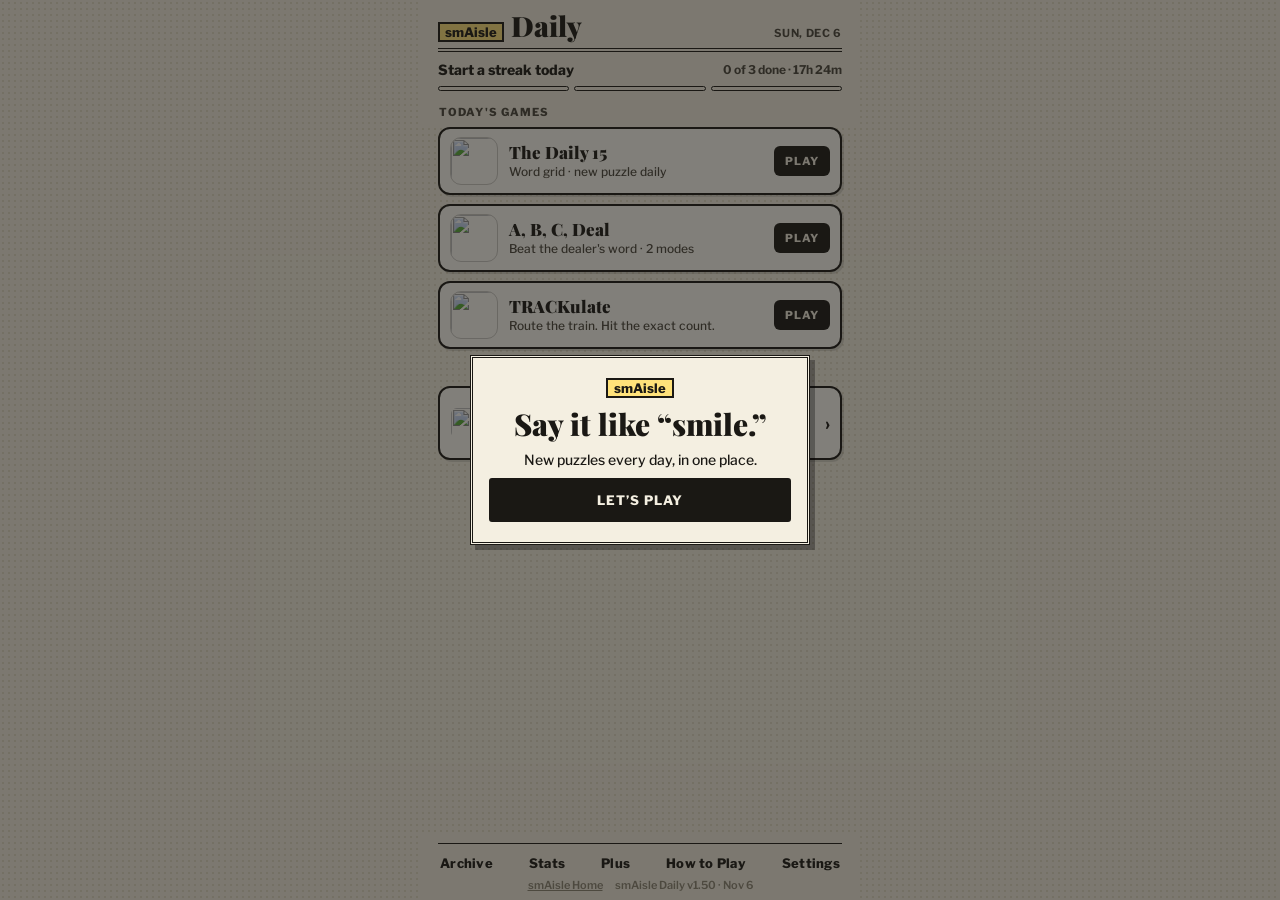
==== commit f39c9e3a: "Hub v1.50: header stays locked while scrolling on home and Plus Co-Authored-By: Claude Opus 5.5 <nor" ====
--- a/daily/index.html
+++ b/daily/index.html
@@ -117,17 +117,19 @@
 .mode{display:flex;border:2px solid var(--ink);border-radius:8px;overflow:hidden;margin-top:8px}
 .mode button{flex:1;padding:10px 4px;font:800 12px 'Libre Franklin';letter-spacing:.06em;text-transform:uppercase;color:var(--ink);background:var(--card)}
 .mode button+button{border-left:2px solid var(--ink)}.mode button.on{background:var(--btn);color:var(--btn-ink)}
+.htop{position:sticky;top:0;z-index:4;margin:calc(-12px - env(safe-area-inset-top)) -18px 0;padding:calc(12px + env(safe-area-inset-top)) 18px 2px;background:var(--paper)}
+#pshelf{overflow:hidden;display:flex;flex-direction:column;padding-bottom:0}#pshelf>.phead{flex:none;width:100%}#pshelf>#pscroll{flex:1 1 0;min-height:0;width:calc(100% + 36px);max-width:none;margin:0 -18px;padding:6px 18px 40px;overflow:auto;-webkit-overflow-scrolling:touch}#pscroll>*{max-width:440px;margin-left:auto;margin-right:auto}
 .pint{font:500 14px/1.45 'Libre Franklin';color:var(--ink2);margin:16px auto 12px;text-align:center}
-.pjump{position:sticky;top:calc(env(safe-area-inset-top) - 14px);z-index:3;display:flex;gap:7px;padding:8px 0;margin-bottom:4px;background:var(--paper)}.pjump button{flex:1 1 0;min-height:42px;padding:0 6px;background:var(--card);color:var(--ink);border:2px solid var(--ink);border-radius:6px;box-shadow:2px 2px 0 var(--shadow);font:800 13px 'Libre Franklin';cursor:pointer}.pjump button.on{background:var(--ink);color:var(--paper)}
+.pjump{display:flex;gap:7px;padding:8px 0;margin-bottom:4px;background:var(--paper)}.pjump button{flex:1 1 0;min-height:42px;padding:0 6px;background:var(--card);color:var(--ink);border:2px solid var(--ink);border-radius:6px;box-shadow:2px 2px 0 var(--shadow);font:800 13px 'Libre Franklin';cursor:pointer}.pjump button.on{background:var(--ink);color:var(--paper)}
 .pcat{margin-bottom:8px;transition:opacity .15s}.pcat.dim{opacity:.28}.pcat h3{margin:10px 0 7px;font:800 12px 'Libre Franklin';letter-spacing:.1em;text-transform:uppercase;color:var(--ink2)}
 #pshelf .r{text-decoration:none;color:var(--ink)}#pshelf .r .b.pv{background:none;color:var(--ink);border:2px solid var(--ink);padding:6px 9px}
 </style></head><body>
 <div class="wrap">
- <div class="bar"><div class="logo"><span class="sm">smAisle</span><span class="d">Daily</span></div><span class="date" id="date"></span></div>
+ <div class="htop"><div class="bar"><div class="logo"><span class="sm">smAisle</span><span class="d">Daily</span></div><span class="date" id="date"></span></div>
  <div class="today"><b id="streak"></b><span><span id="played"></span> · <span id="next"></span></span></div>
  <div class="prog" id="prog"></div>
  <div class="saved" id="saved" hidden></div>
- <div class="lbl">TODAY'S GAMES</div>
+ <div class="lbl">TODAY'S GAMES</div></div>
  <div id="daily"></div>
  <div class="pause"></div>
  <button class="pc" id="openPlus"><div class="mini" id="pmini"></div><div class="tx"><div class="n" id="pname"></div><div class="s" id="psub"></div></div><span class="arr">›</span></button>
@@ -137,14 +139,14 @@
   <div class="foot"><a class="home" href="https://smaisle.app/">smAisle Home</a><div class="ver" id="ver"></div></div>
  </div>
 </div>
-<div class="shelf" id="pshelf"><div><button id="closePlus" class="back">‹ smAisle Daily</button></div>
+<div class="shelf" id="pshelf"><div class="phead"><div><button id="closePlus" class="back">‹ smAisle Daily</button></div>
  <div class="shelf-h"><b>Plus Games</b><span>with smAisle Daily Plus</span></div>
  <p class="pint" id="pint"></p>
- <div class="pjump" id="pjump"><button data-c="word">Word</button><button data-c="num">Numbers</button><button data-c="brain">Memory</button></div>
- <div id="plist"></div>
+ <div class="pjump" id="pjump"><button data-c="word">Word</button><button data-c="num">Numbers</button><button data-c="brain">Memory</button></div></div>
+ <div id="pscroll"><div id="plist"></div>
  <button class="big-btn" id="getPlus" style="background:var(--hi);color:var(--hi-ink);border:2px solid var(--ink)">GET SMAISLE DAILY PLUS</button>
  <div class="small" id="pfoot">Plus also unlocks the full Archive and extras in every daily game.</div>
-</div>
+</div></div>
 <div class="shelf" id="shelf"><div><button id="closeShelf" class="back">‹ smAisle Daily</button></div>
  <div class="shelf-h"><b>More Games</b><span>by smAisle</span></div>
  <div id="more"></div>
@@ -153,9 +155,9 @@
 <div class="scrim" id="scrim"></div>
 <div id="hello" hidden><div class="hc"><span class="tg">smAisle</span><h2>Say it like &ldquo;smile.&rdquo;</h2><p>New puzzles every day, in one place.</p><button id="helloGo">Let&rsquo;s play</button></div></div>
 <div class="sheet" id="sheet"><div class="grab"></div><div id="sheetBody"></div></div>
-<script src="games.js?v=1.49"></script>
+<script src="games.js?v=1.50"></script>
 <script>
-const VERSION='1.49',VDATE='Nov 5',VER=`smAisle Daily v${VERSION} · ${VDATE}`;
+const VERSION='1.50',VDATE='Nov 6',VER=`smAisle Daily v${VERSION} · ${VDATE}`;
 const $=id=>document.getElementById(id);
 const SM=window.SMAISLE,GAMES=SM.games,DAILY=GAMES.filter(g=>g.daily&&!g.plus),PLUSG=GAMES.filter(g=>g.plus).sort((a,b)=>a.name.localeCompare(b.name)),N=DAILY.length;
 // On smaisle.app (or smaisle.github.io) games open in this tab (and share its storage). Anywhere else (the Claude link) they open in a new tab.
@@ -339,5 +341,5 @@
 render();tick();setInterval(tick,30000);checkIn('open');
 // #plus (from a Plus game preview's "Get smAisle Daily Plus") opens the Plus screen.
 function hashPlus(){if(location.hash==='#plus'){open(SHEETS.plus());history.replaceState(null,'',location.pathname+location.search)}}hashPlus();addEventListener('hashchange',hashPlus);
-document.querySelectorAll('#pjump button').forEach(b=>{b.onclick=()=>{const off=b.classList.contains('on'),p=$('pshelf'),j=$('pjump'),s=$('pc-'+b.dataset.c);document.querySelectorAll('#pjump button').forEach(x=>x.classList.toggle('on',x===b&&!off));document.querySelectorAll('.pcat').forEach(c=>c.classList.toggle('dim',!off&&c!==s));p.scrollTop=off?0:s.getBoundingClientRect().top-p.getBoundingClientRect().top+p.scrollTop-j.offsetHeight-6}});
+document.querySelectorAll('#pjump button').forEach(b=>{b.onclick=()=>{const off=b.classList.contains('on'),p=$('pscroll'),s=$('pc-'+b.dataset.c);document.querySelectorAll('#pjump button').forEach(x=>x.classList.toggle('on',x===b&&!off));document.querySelectorAll('.pcat').forEach(c=>c.classList.toggle('dim',!off&&c!==s));p.scrollTop=off?0:s.getBoundingClientRect().top-p.getBoundingClientRect().top+p.scrollTop-6}});
 </script></body></html>
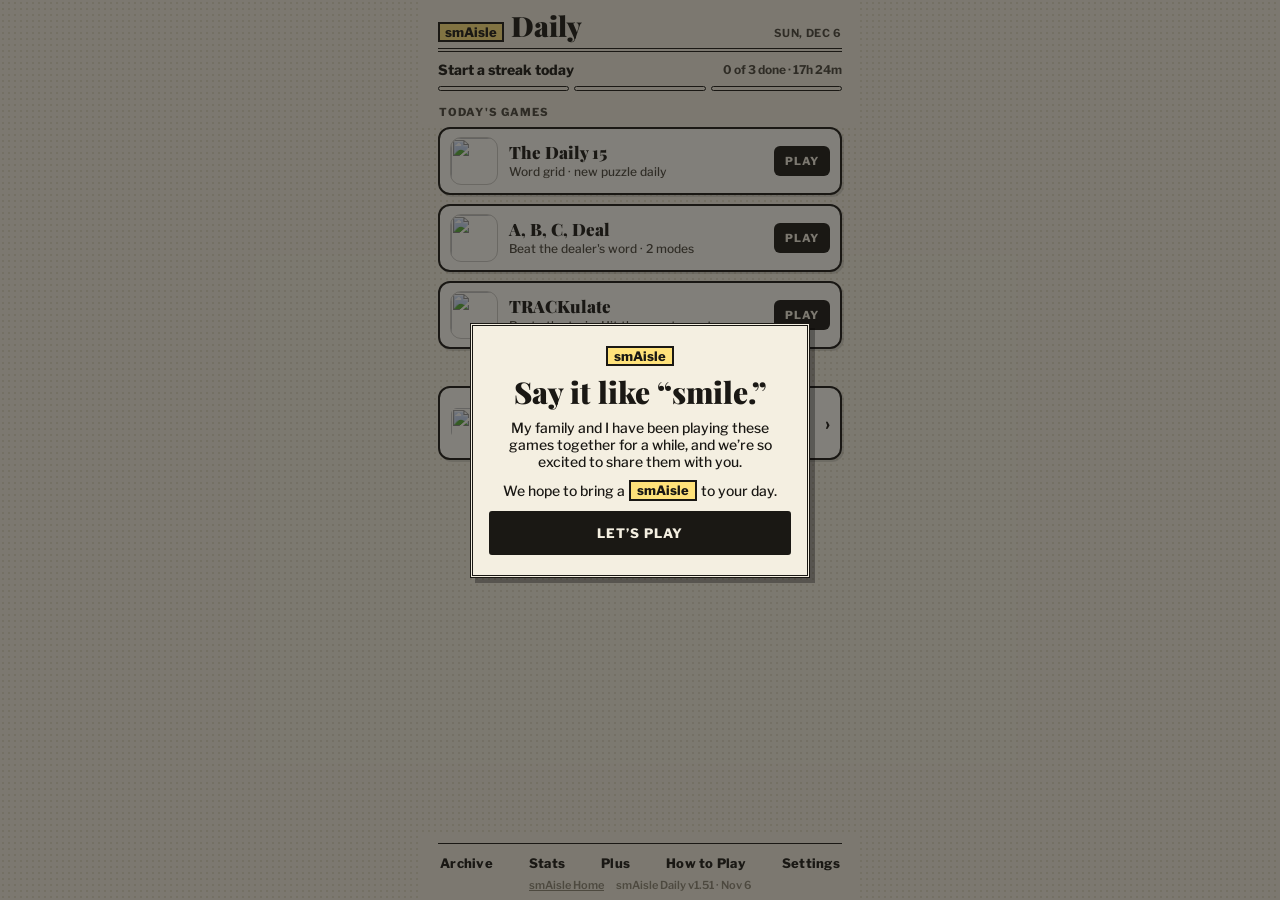
==== commit a2c7a32e: "Hub v1.51: welcome card with the family story Co-Authored-By: Claude Opus 5.5 <noreply@anthropic.com" ====
--- a/daily/index.html
+++ b/daily/index.html
@@ -123,6 +123,7 @@
 .pjump{display:flex;gap:7px;padding:8px 0;margin-bottom:4px;background:var(--paper)}.pjump button{flex:1 1 0;min-height:42px;padding:0 6px;background:var(--card);color:var(--ink);border:2px solid var(--ink);border-radius:6px;box-shadow:2px 2px 0 var(--shadow);font:800 13px 'Libre Franklin';cursor:pointer}.pjump button.on{background:var(--ink);color:var(--paper)}
 .pcat{margin-bottom:8px;transition:opacity .15s}.pcat.dim{opacity:.28}.pcat h3{margin:10px 0 7px;font:800 12px 'Libre Franklin';letter-spacing:.1em;text-transform:uppercase;color:var(--ink2)}
 #pshelf .r{text-decoration:none;color:var(--ink)}#pshelf .r .b.pv{background:none;color:var(--ink);border:2px solid var(--ink);padding:6px 9px}
+#hello .intg{display:inline-block;font-size:.92em;padding:1px 6px;margin:0 1px;vertical-align:1px}
 </style></head><body>
 <div class="wrap">
  <div class="htop"><div class="bar"><div class="logo"><span class="sm">smAisle</span><span class="d">Daily</span></div><span class="date" id="date"></span></div>
@@ -153,11 +154,11 @@
  <div class="ver" id="ver2"></div>
 </div>
 <div class="scrim" id="scrim"></div>
-<div id="hello" hidden><div class="hc"><span class="tg">smAisle</span><h2>Say it like &ldquo;smile.&rdquo;</h2><p>New puzzles every day, in one place.</p><button id="helloGo">Let&rsquo;s play</button></div></div>
+<div id="hello" hidden><div class="hc"><span class="tg">smAisle</span><h2>Say it like &ldquo;smile.&rdquo;</h2><p>My family and I have been playing these games together for a while, and we&rsquo;re so excited to share them with you.</p><p>We hope to bring a <span class="tg intg">smAisle</span> to your day.</p><button id="helloGo">Let&rsquo;s play</button></div></div>
 <div class="sheet" id="sheet"><div class="grab"></div><div id="sheetBody"></div></div>
-<script src="games.js?v=1.50"></script>
+<script src="games.js?v=1.51"></script>
 <script>
-const VERSION='1.50',VDATE='Nov 6',VER=`smAisle Daily v${VERSION} · ${VDATE}`;
+const VERSION='1.51',VDATE='Nov 6',VER=`smAisle Daily v${VERSION} · ${VDATE}`;
 const $=id=>document.getElementById(id);
 const SM=window.SMAISLE,GAMES=SM.games,DAILY=GAMES.filter(g=>g.daily&&!g.plus),PLUSG=GAMES.filter(g=>g.plus).sort((a,b)=>a.name.localeCompare(b.name)),N=DAILY.length;
 // On smaisle.app (or smaisle.github.io) games open in this tab (and share its storage). Anywhere else (the Claude link) they open in a new tab.
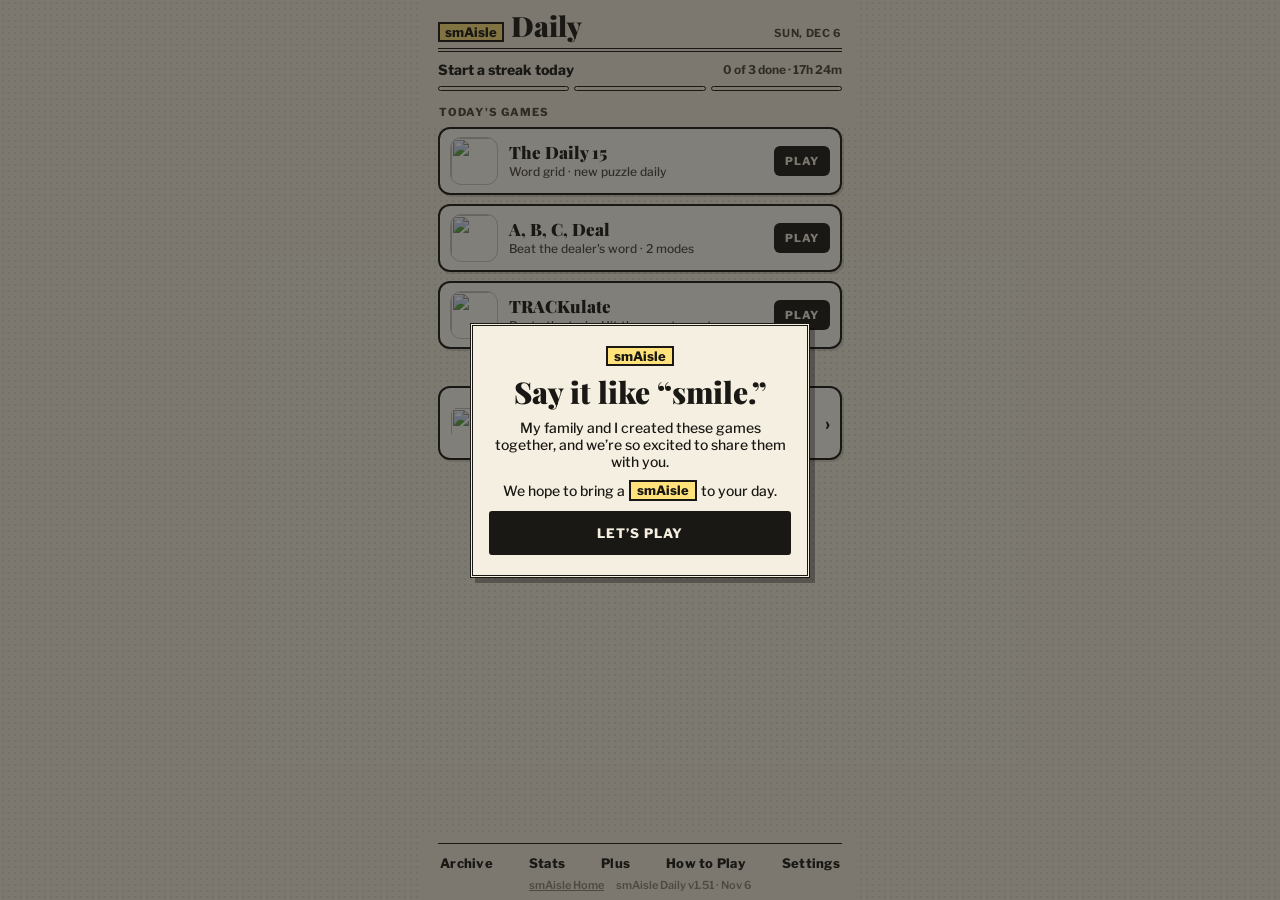
==== commit 4dd6995f: "Hub v1.51: welcome card says created these games together Co-Authored-By: Claude Opus 5.5 <noreply@a" ====
--- a/daily/index.html
+++ b/daily/index.html
@@ -154,7 +154,7 @@
  <div class="ver" id="ver2"></div>
 </div>
 <div class="scrim" id="scrim"></div>
-<div id="hello" hidden><div class="hc"><span class="tg">smAisle</span><h2>Say it like &ldquo;smile.&rdquo;</h2><p>My family and I have been playing these games together for a while, and we&rsquo;re so excited to share them with you.</p><p>We hope to bring a <span class="tg intg">smAisle</span> to your day.</p><button id="helloGo">Let&rsquo;s play</button></div></div>
+<div id="hello" hidden><div class="hc"><span class="tg">smAisle</span><h2>Say it like &ldquo;smile.&rdquo;</h2><p>My family and I created these games together, and we&rsquo;re so excited to share them with you.</p><p>We hope to bring a <span class="tg intg">smAisle</span> to your day.</p><button id="helloGo">Let&rsquo;s play</button></div></div>
 <div class="sheet" id="sheet"><div class="grab"></div><div id="sheetBody"></div></div>
 <script src="games.js?v=1.51"></script>
 <script>
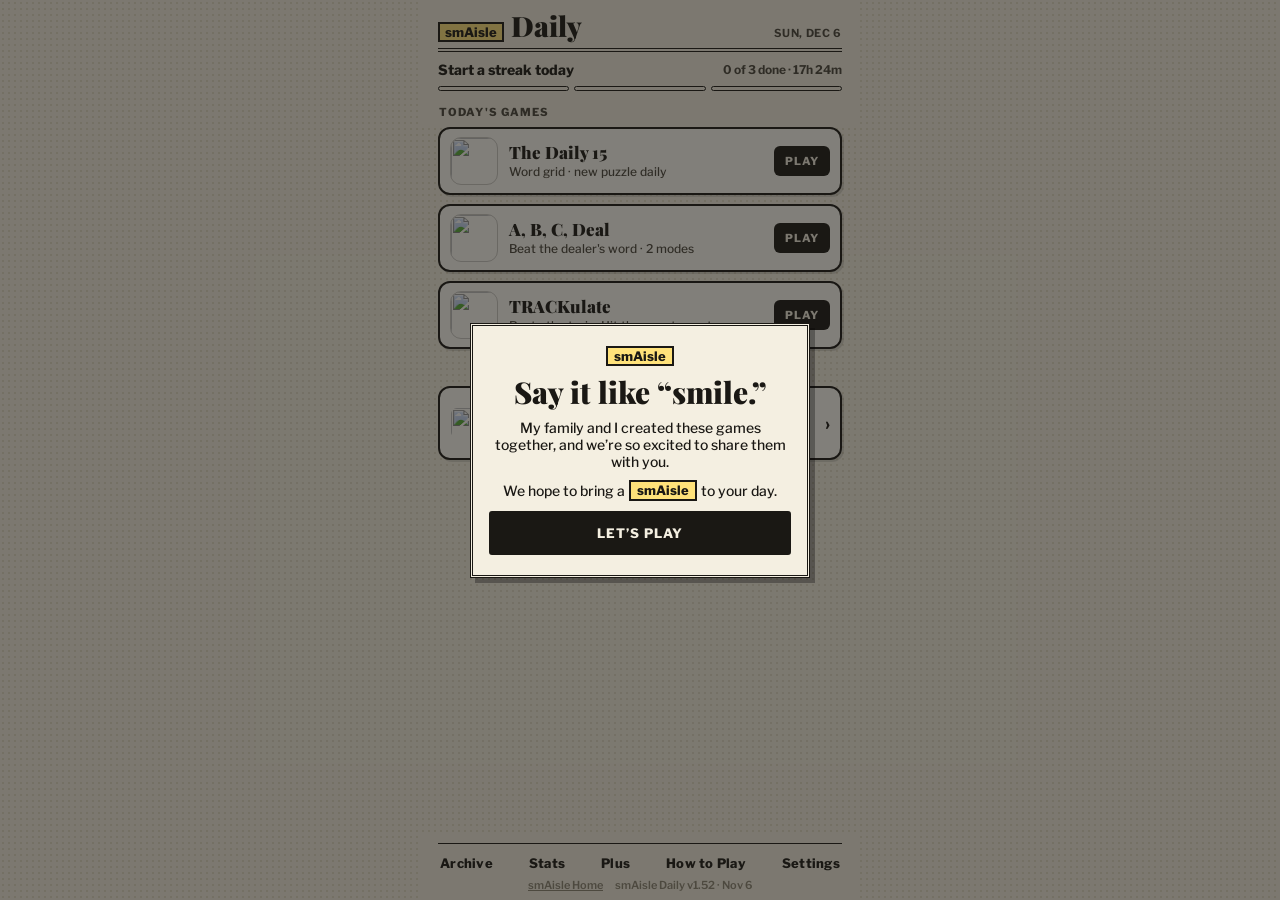
==== commit f2956014: "Hub v1.52: a daily game's info card shows only the first time; after that the tap opens the game Co-" ====
--- a/daily/index.html
+++ b/daily/index.html
@@ -156,9 +156,9 @@
 <div class="scrim" id="scrim"></div>
 <div id="hello" hidden><div class="hc"><span class="tg">smAisle</span><h2>Say it like &ldquo;smile.&rdquo;</h2><p>My family and I created these games together, and we&rsquo;re so excited to share them with you.</p><p>We hope to bring a <span class="tg intg">smAisle</span> to your day.</p><button id="helloGo">Let&rsquo;s play</button></div></div>
 <div class="sheet" id="sheet"><div class="grab"></div><div id="sheetBody"></div></div>
-<script src="games.js?v=1.51"></script>
+<script src="games.js?v=1.52"></script>
 <script>
-const VERSION='1.51',VDATE='Nov 6',VER=`smAisle Daily v${VERSION} · ${VDATE}`;
+const VERSION='1.52',VDATE='Nov 6',VER=`smAisle Daily v${VERSION} · ${VDATE}`;
 const $=id=>document.getElementById(id);
 const SM=window.SMAISLE,GAMES=SM.games,DAILY=GAMES.filter(g=>g.daily&&!g.plus),PLUSG=GAMES.filter(g=>g.plus).sort((a,b)=>a.name.localeCompare(b.name)),N=DAILY.length;
 // On smaisle.app (or smaisle.github.io) games open in this tab (and share its storage). Anywhere else (the Claude link) they open in a new tab.
@@ -245,7 +245,10 @@
 // A game with fullUrl (Straight Down) opens its full version from the hub, carrying this device's invite code.
 function inviteCode(){try{const m=JSON.parse(localStorage.getItem('smaisle_codes')||'{}')||{};return localStorage.getItem('smaisle_code')||m.daily15||m.abcdeal||m.gramble||m.all||Object.values(m)[0]||''}catch(e){return ''}}
 function gameUrl(g){if(!g.fullUrl||!SITE)return g.url;const c=inviteCode();return g.fullUrl+(c?'?code='+encodeURIComponent(c):'')}
+// The game's info card shows only the first time a daily game is tapped; after that the tap goes straight to the game (Jeff, Nov 6).
 function openGame(id){const g=SM.game(id),d=g.daily&&(H[dayAt(0)]||[]).indexOf(id)>=0;
+  if(g.daily&&!g.store&&store.get('smd_info_'+id,'')){tap(id);if(SITE)location.href=g.url;else window.open(g.url,'_blank','noopener');return}
+  if(g.daily&&!g.store)store.set('smd_info_'+id,'1');
   let btns;
   if(g.store)btns=(g.appStore?`<a class="big-btn store-btn" href="${g.appStore}" data-tap="${g.id}-app"${TGT}>GET THE FREE APP</a>`:`<div class="big-btn off">APP STORE: COMING SOON</div>`)+`<a class="big-btn o" href="${gameUrl(g)}" data-tap="${g.id}"${TGT}>PLAY ON THE WEB</a>`;
   else btns=`<a class="big-btn" href="${g.url}" data-tap="${g.id}"${TGT}>${g.daily?(d?'PLAY AGAIN':"PLAY TODAY'S GAME"):'PLAY ON THE WEB'}</a>`;
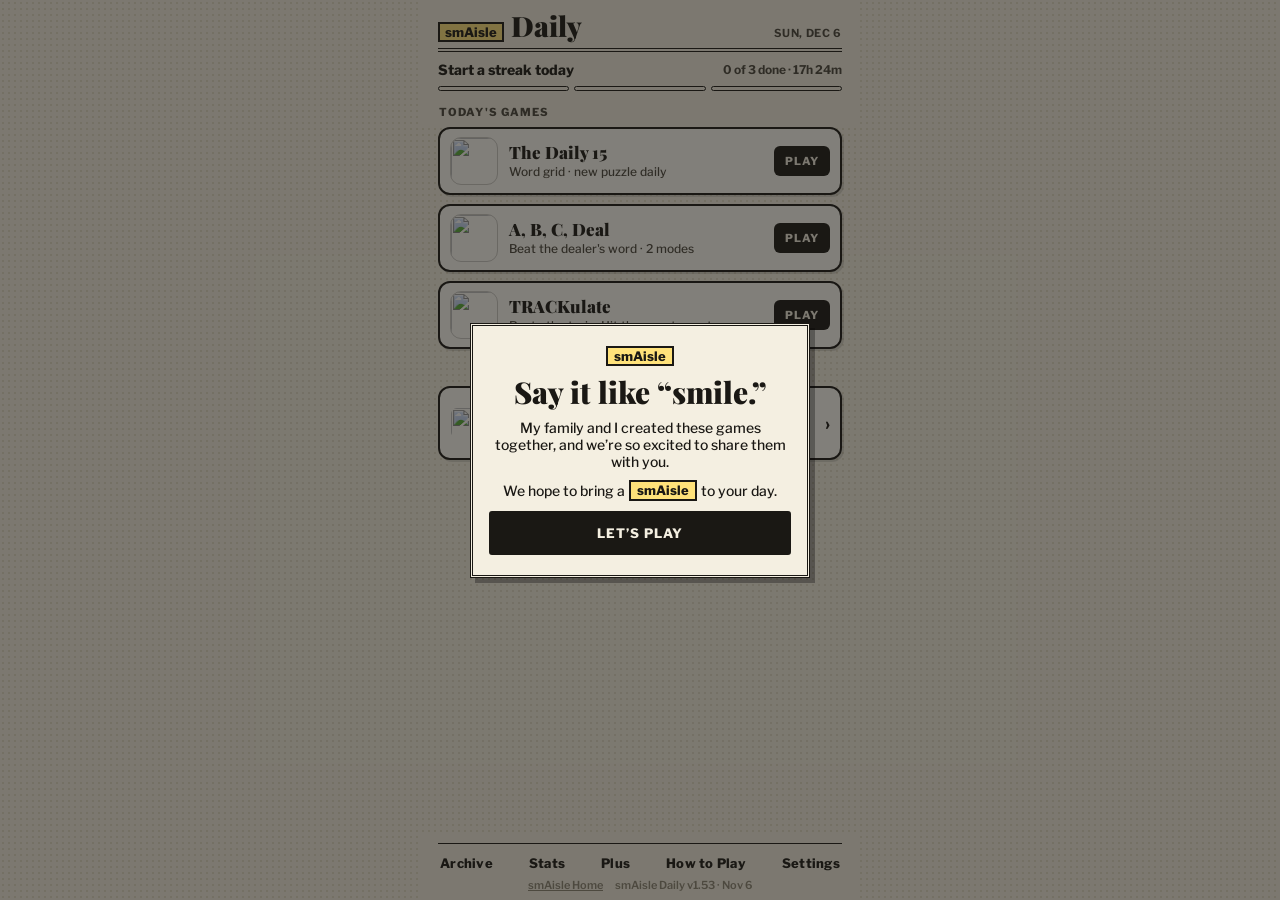
==== commit c61afeb5: "Hub v1.53: A, B, C, Deal shows 1 OF 2 until both modes are done (for players who can play both) Co-A" ====
--- a/daily/index.html
+++ b/daily/index.html
@@ -156,9 +156,9 @@
 <div class="scrim" id="scrim"></div>
 <div id="hello" hidden><div class="hc"><span class="tg">smAisle</span><h2>Say it like &ldquo;smile.&rdquo;</h2><p>My family and I created these games together, and we&rsquo;re so excited to share them with you.</p><p>We hope to bring a <span class="tg intg">smAisle</span> to your day.</p><button id="helloGo">Let&rsquo;s play</button></div></div>
 <div class="sheet" id="sheet"><div class="grab"></div><div id="sheetBody"></div></div>
-<script src="games.js?v=1.52"></script>
+<script src="games.js?v=1.53"></script>
 <script>
-const VERSION='1.52',VDATE='Nov 6',VER=`smAisle Daily v${VERSION} · ${VDATE}`;
+const VERSION='1.53',VDATE='Nov 6',VER=`smAisle Daily v${VERSION} · ${VDATE}`;
 const $=id=>document.getElementById(id);
 const SM=window.SMAISLE,GAMES=SM.games,DAILY=GAMES.filter(g=>g.daily&&!g.plus),PLUSG=GAMES.filter(g=>g.plus).sort((a,b)=>a.name.localeCompare(b.name)),N=DAILY.length;
 // On smaisle.app (or smaisle.github.io) games open in this tab (and share its storage). Anywhere else (the Claude link) they open in a new tab.
@@ -209,8 +209,10 @@
   const sv=st.cur&&st.saved.indexOf(dayAt(1))>=0;$('saved').hidden=!sv;if(sv)$('saved').textContent='🛡 Plus saved your streak';
   $('prog').innerHTML=DAILY.map((g,i)=>`<span class="${i<n?'on':''}"></span>`).join('');
   $('played').textContent=`${n} of ${N} done`;
-  $('daily').innerHTML=DAILY.map(g=>{const d=done.indexOf(g.id)>=0,s=!d&&SM.isStarted(g.id,today);
-    return `<button class="r" data-g="${g.id}">${pic(g)}<div class="tx"><div class="n">${esc(g.name)}</div><div class="s">${esc(g.sub)}</div></div><span class="b ${d?'done':s?'go':''}">${d?'✓ DONE':s?'KEEP GOING':'PLAY'}</span></button>`}).join('');
+  $('daily').innerHTML=DAILY.map(g=>{let d=done.indexOf(g.id)>=0,s=!d&&SM.isStarted(g.id,today),half=false;
+    // A, B, C, Deal: someone who can play both modes (website, or Plus in the app) sees 1 OF 2 until both are done. The day still counts after one.
+    if(d&&SM.modes&&member()){const m=SM.modes(g.id,today);if(m&&m.filter(Boolean).length===1)half=true}
+    return `<button class="r" data-g="${g.id}">${pic(g)}<div class="tx"><div class="n">${esc(g.name)}</div><div class="s">${esc(g.sub)}</div></div><span class="b ${half?'go':d?'done':s?'go':''}">${half?'1 OF 2':d?'✓ DONE':s?'KEEP GOING':'PLAY'}</span></button>`}).join('');
   const owned=member();  // the website plays the Plus games in full for now; the app gates them
   $('pmini').innerHTML=PLUSG.map(g=>`<img src="${g.icon}" alt="">`).join('');
   // A real Plus member (app only: website visitors aren't members) sees their games; everyone else sees the invitation.
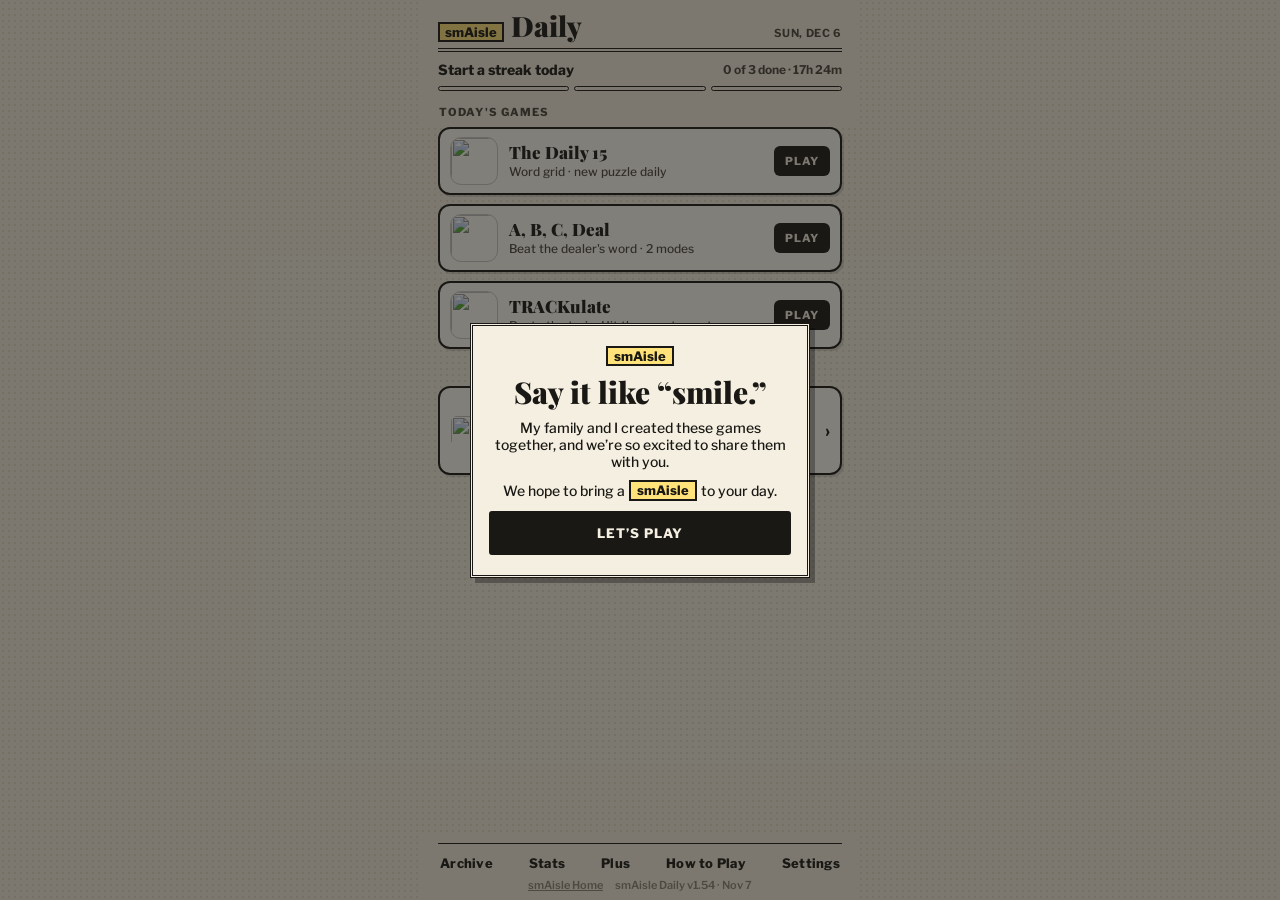
==== commit d03326ca: "Hub v1.54: SoliTERMS in the Plus games (website only for now), icon D; Ledder text says eight rows C" ====
--- a/daily/index.html
+++ b/daily/index.html
@@ -156,9 +156,9 @@
 <div class="scrim" id="scrim"></div>
 <div id="hello" hidden><div class="hc"><span class="tg">smAisle</span><h2>Say it like &ldquo;smile.&rdquo;</h2><p>My family and I created these games together, and we&rsquo;re so excited to share them with you.</p><p>We hope to bring a <span class="tg intg">smAisle</span> to your day.</p><button id="helloGo">Let&rsquo;s play</button></div></div>
 <div class="sheet" id="sheet"><div class="grab"></div><div id="sheetBody"></div></div>
-<script src="games.js?v=1.53"></script>
+<script src="games.js?v=1.54"></script>
 <script>
-const VERSION='1.53',VDATE='Nov 6',VER=`smAisle Daily v${VERSION} · ${VDATE}`;
+const VERSION='1.54',VDATE='Nov 7',VER=`smAisle Daily v${VERSION} · ${VDATE}`;
 const $=id=>document.getElementById(id);
 const SM=window.SMAISLE,GAMES=SM.games,DAILY=GAMES.filter(g=>g.daily&&!g.plus),PLUSG=GAMES.filter(g=>g.plus).sort((a,b)=>a.name.localeCompare(b.name)),N=DAILY.length;
 // On smaisle.app (or smaisle.github.io) games open in this tab (and share its storage). Anywhere else (the Claude link) they open in a new tab.
